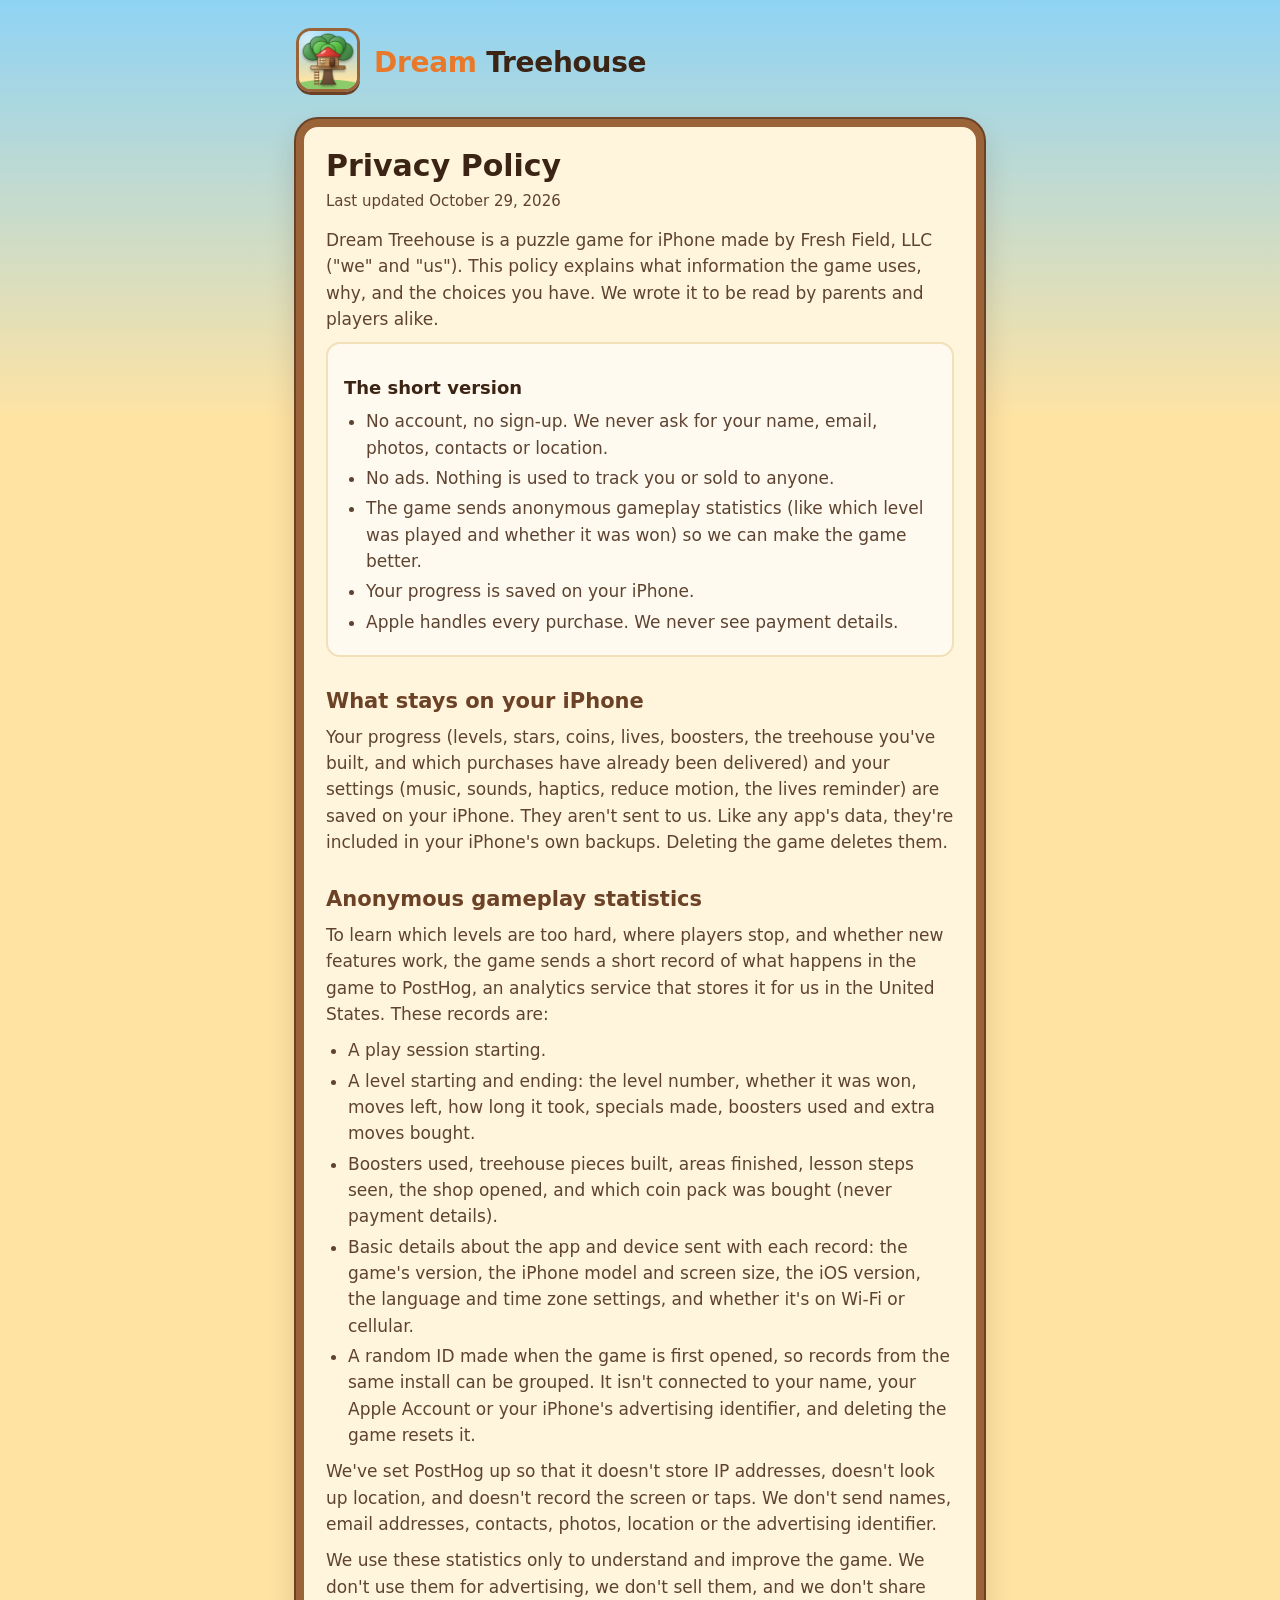
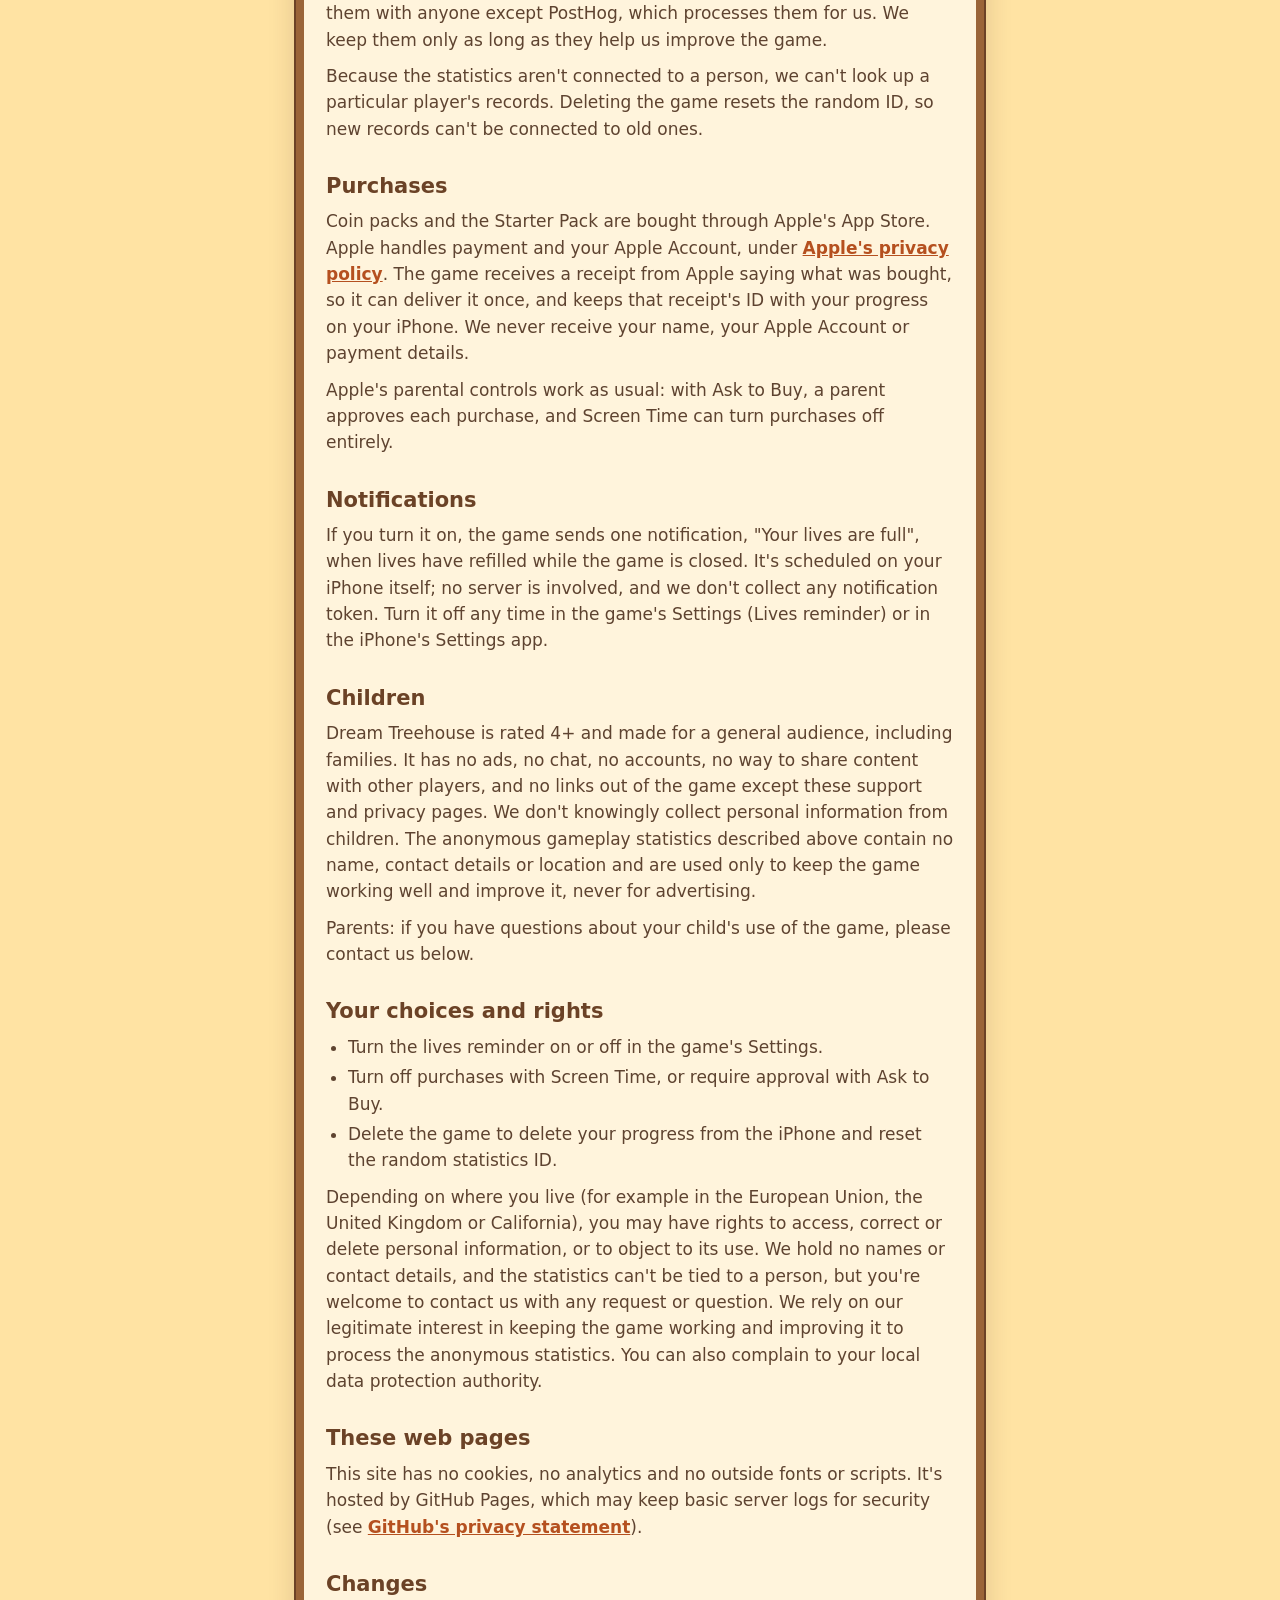
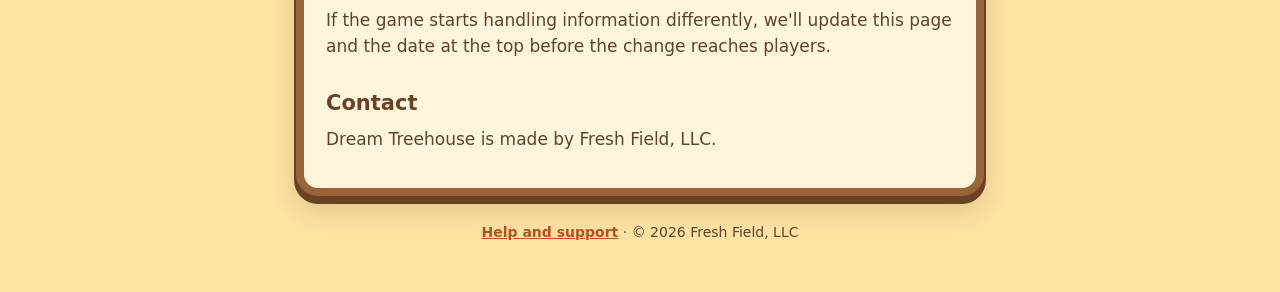
==== privacy/index.html @ 89ddb2c5 "Privacy policy, support page and landing page for Dream Treehouse Co-Authored-By: Claude Opus 5.5 <n" ====
<!doctype html>
<html lang="en">
<head>
<meta charset="utf-8">
<meta name="viewport" content="width=device-width, initial-scale=1">
<title>Privacy Policy · Dream Treehouse</title>
<meta name="description" content="How the Dream Treehouse iPhone game handles your information.">
<link rel="icon" href="../icon.png">
<link rel="stylesheet" href="../style.css">
</head>
<body>
<main>
  <header class="top">
    <a href="../"><img src="../icon.png" alt="Dream Treehouse home"></a>
    <a href="../" class="brand"><span class="dream">Dream</span> Treehouse</a>
  </header>

  <article class="card">
    <h1>Privacy Policy</h1>
    <p class="updated">Last updated October 29, 2026</p>

    <p>Dream Treehouse is a puzzle game for iPhone made by Fresh Field, LLC ("we" and "us"). This policy explains what information the game uses, why, and the choices you have. We wrote it to be read by parents and players alike.</p>

    <div class="short">
      <h3>The short version</h3>
      <ul>
        <li>No account, no sign-up. We never ask for your name, email, photos, contacts or location.</li>
        <li>No ads. Nothing is used to track you or sold to anyone.</li>
        <li>The game sends anonymous gameplay statistics (like which level was played and whether it was won) so we can make the game better.</li>
        <li>Your progress is saved on your iPhone.</li>
        <li>Apple handles every purchase. We never see payment details.</li>
      </ul>
    </div>

    <h2>What stays on your iPhone</h2>
    <p>Your progress (levels, stars, coins, lives, boosters, the treehouse you've built, and which purchases have already been delivered) and your settings (music, sounds, haptics, reduce motion, the lives reminder) are saved on your iPhone. They aren't sent to us. Like any app's data, they're included in your iPhone's own backups. Deleting the game deletes them.</p>

    <h2>Anonymous gameplay statistics</h2>
    <p>To learn which levels are too hard, where players stop, and whether new features work, the game sends a short record of what happens in the game to PostHog, an analytics service that stores it for us in the United States. These records are:</p>
    <ul>
      <li>A play session starting.</li>
      <li>A level starting and ending: the level number, whether it was won, moves left, how long it took, specials made, boosters used and extra moves bought.</li>
      <li>Boosters used, treehouse pieces built, areas finished, lesson steps seen, the shop opened, and which coin pack was bought (never payment details).</li>
      <li>Basic details about the app and device sent with each record: the game's version, the iPhone model and screen size, the iOS version, the language and time zone settings, and whether it's on Wi-Fi or cellular.</li>
      <li>A random ID made when the game is first opened, so records from the same install can be grouped. It isn't connected to your name, your Apple Account or your iPhone's advertising identifier, and deleting the game resets it.</li>
    </ul>
    <p>We've set PostHog up so that it doesn't store IP addresses, doesn't look up location, and doesn't record the screen or taps. We don't send names, email addresses, contacts, photos, location or the advertising identifier.</p>
    <p>We use these statistics only to understand and improve the game. We don't use them for advertising, we don't sell them, and we don't share them with anyone except PostHog, which processes them for us. We keep them only as long as they help us improve the game.</p>
    <p>Because the statistics aren't connected to a person, we can't look up a particular player's records. Deleting the game resets the random ID, so new records can't be connected to old ones.</p>

    <h2>Purchases</h2>
    <p>Coin packs and the Starter Pack are bought through Apple's App Store. Apple handles payment and your Apple Account, under <a href="https://www.apple.com/legal/privacy/">Apple's privacy policy</a>. The game receives a receipt from Apple saying what was bought, so it can deliver it once, and keeps that receipt's ID with your progress on your iPhone. We never receive your name, your Apple Account or payment details.</p>
    <p>Apple's parental controls work as usual: with Ask to Buy, a parent approves each purchase, and Screen Time can turn purchases off entirely.</p>

    <h2>Notifications</h2>
    <p>If you turn it on, the game sends one notification, "Your lives are full", when lives have refilled while the game is closed. It's scheduled on your iPhone itself; no server is involved, and we don't collect any notification token. Turn it off any time in the game's Settings (Lives reminder) or in the iPhone's Settings app.</p>

    <h2>Children</h2>
    <p>Dream Treehouse is rated 4+ and made for a general audience, including families. It has no ads, no chat, no accounts, no way to share content with other players, and no links out of the game except these support and privacy pages. We don't knowingly collect personal information from children. The anonymous gameplay statistics described above contain no name, contact details or location and are used only to keep the game working well and improve it, never for advertising.</p>
    <p>Parents: if you have questions about your child's use of the game, please contact us below.</p>

    <h2>Your choices and rights</h2>
    <ul>
      <li>Turn the lives reminder on or off in the game's Settings.</li>
      <li>Turn off purchases with Screen Time, or require approval with Ask to Buy.</li>
      <li>Delete the game to delete your progress from the iPhone and reset the random statistics ID.</li>
    </ul>
    <p>Depending on where you live (for example in the European Union, the United Kingdom or California), you may have rights to access, correct or delete personal information, or to object to its use. We hold no names or contact details, and the statistics can't be tied to a person, but you're welcome to contact us with any request or question. We rely on our legitimate interest in keeping the game working and improving it to process the anonymous statistics. You can also complain to your local data protection authority.</p>

    <h2>These web pages</h2>
    <p>This site has no cookies, no analytics and no outside fonts or scripts. It's hosted by GitHub Pages, which may keep basic server logs for security (see <a href="https://docs.github.com/en/site-policy/privacy-policies/github-general-privacy-statement">GitHub's privacy statement</a>).</p>

    <h2>Changes</h2>
    <p>If the game starts handling information differently, we'll update this page and the date at the top before the change reaches players.</p>

    <h2>Contact</h2>
    <p class="contact">Dream Treehouse is made by Fresh Field, LLC.</p>
  </article>

  <footer><a href="../support/">Help and support</a> · &copy; 2026 Fresh Field, LLC</footer>
</main>
</body>
</html>
---- style.css ----
/* Dream Treehouse's own colors (the game's Palette.swift) and rounded type.
   No web fonts or other outside requests, so visiting these pages sends
   nothing anywhere but GitHub Pages. */
:root {
  color-scheme: light;
  --sky-top: #8fd3f4;
  --sky-bottom: #ffe3a3;
  --cream: #fff4dc;
  --cream-shade: #f1e0b8;
  --wood-dark: #6b4226;
  --wood: #9a6438;
  --text: #3b2414;
  --text-soft: #5e4330;
  --accent: #ffb347;
  --accent-hot: #ff7a59;
  --forest: #2f6b3a;
  --round: ui-rounded, "SF Pro Rounded", "Nunito", "Varela Round", system-ui, -apple-system, "Segoe UI", sans-serif;
}

* { box-sizing: border-box; }

html { background: var(--sky-bottom); }

body {
  margin: 0;
  min-height: 100vh;
  background: linear-gradient(var(--sky-top), var(--sky-bottom) 420px) no-repeat, var(--sky-bottom);
  color: var(--text);
  font: 17px/1.55 var(--round);
  -webkit-text-size-adjust: 100%;
}

main {
  max-width: 720px;
  margin: 0 auto;
  padding: 28px 16px 48px;
}

header.top {
  display: flex;
  align-items: center;
  gap: 14px;
  margin-bottom: 20px;
}

header.top img {
  width: 64px;
  height: 64px;
  border-radius: 15px;
  border: 3px solid var(--wood);
  box-shadow: 0 3px 0 var(--wood-dark);
}

header.top a { color: inherit; text-decoration: none; }

.brand {
  font-size: 28px;
  font-weight: 900;
  letter-spacing: -0.01em;
  line-height: 1.1;
}

.brand .dream { color: #e8792b; }

.card {
  background: var(--cream);
  border: 8px solid var(--wood);
  border-radius: 22px;
  box-shadow: 0 0 0 2px var(--wood-dark), 0 6px 0 2px var(--wood-dark), 0 14px 28px rgba(59, 36, 20, 0.18);
  padding: 22px 22px 26px;
}

h1 {
  font-size: 30px;
  font-weight: 900;
  line-height: 1.15;
  margin: 0 0 6px;
}

h2 {
  font-size: 21px;
  font-weight: 800;
  margin: 28px 0 6px;
  color: var(--wood-dark);
}

h3 {
  font-size: 18px;
  font-weight: 800;
  margin: 20px 0 4px;
}

p, li { color: var(--text-soft); }

p { margin: 6px 0 10px; }

ul { padding-left: 22px; margin: 6px 0 10px; }

li { margin: 4px 0; }

strong { color: var(--text); }

a { color: #b5501f; font-weight: 700; }

.updated { font-size: 15px; margin: 0 0 14px; }

.short {
  background: #fffaf0;
  border: 2px solid var(--cream-shade);
  border-radius: 14px;
  padding: 10px 16px;
}

.links {
  display: flex;
  flex-wrap: wrap;
  gap: 12px;
  margin-top: 18px;
}

.button {
  display: inline-block;
  padding: 11px 20px;
  border-radius: 14px;
  background: var(--forest);
  color: #fff;
  font-weight: 800;
  text-decoration: none;
  box-shadow: 0 4px 0 #1f4a27;
}

.button.wood { background: var(--wood); box-shadow: 0 4px 0 var(--wood-dark); }

footer {
  margin-top: 26px;
  text-align: center;
  font-size: 14px;
  color: var(--text-soft);
}

footer a { font-weight: 700; }

@media (max-width: 420px) {
  .card { border-width: 6px; padding: 18px 16px 22px; }
  h1 { font-size: 26px; }
}
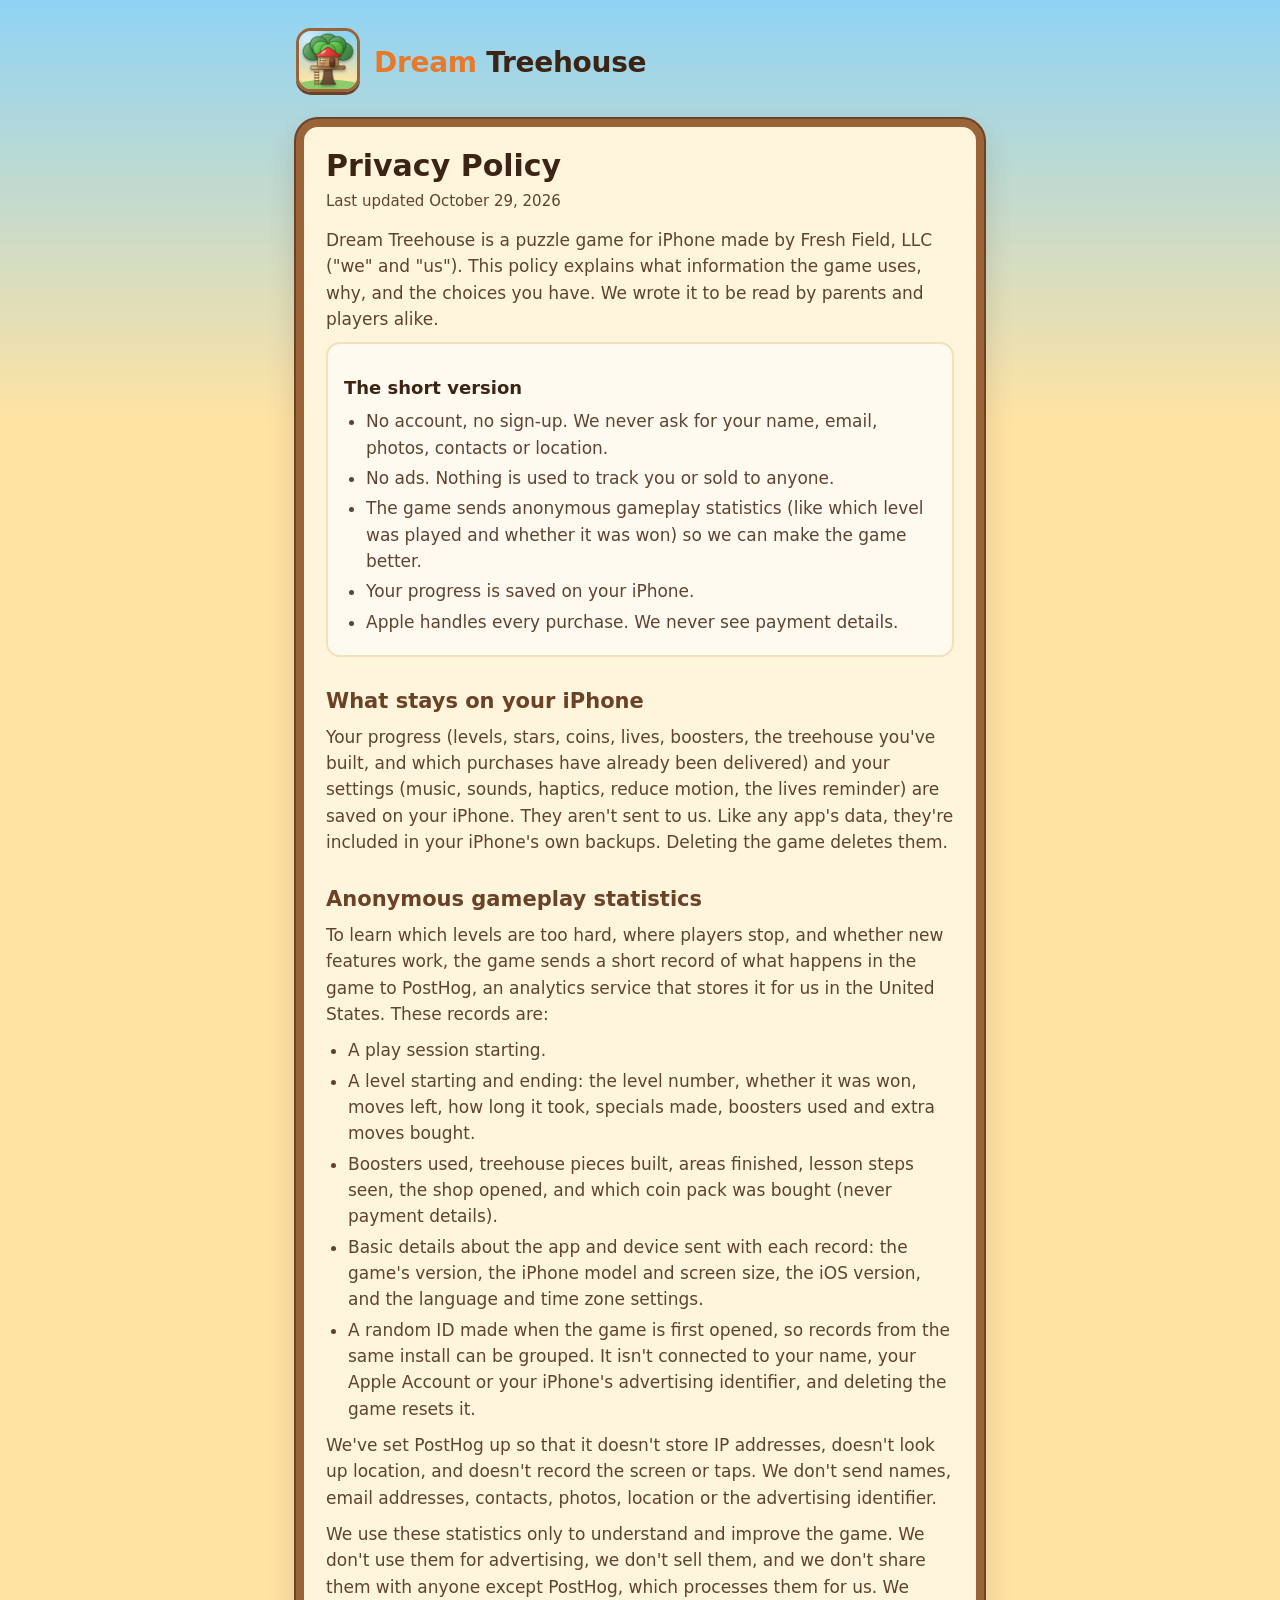
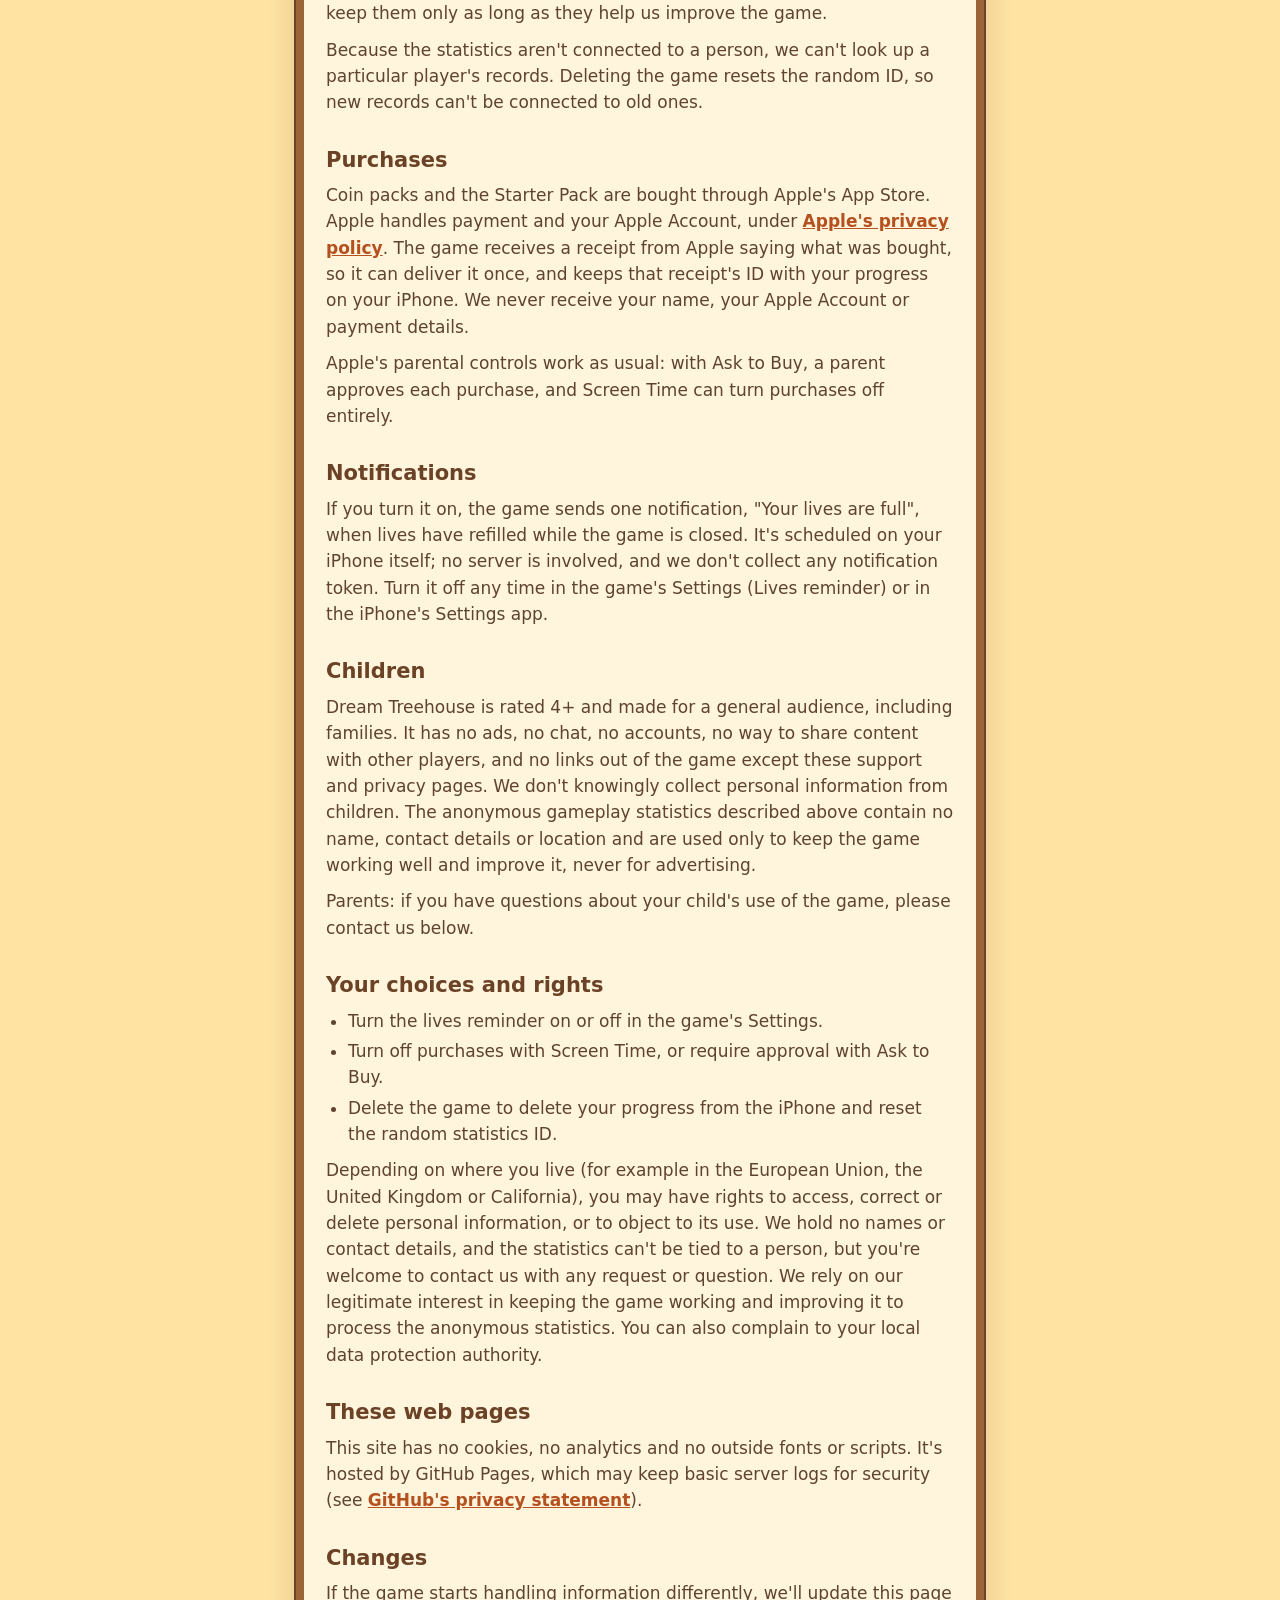
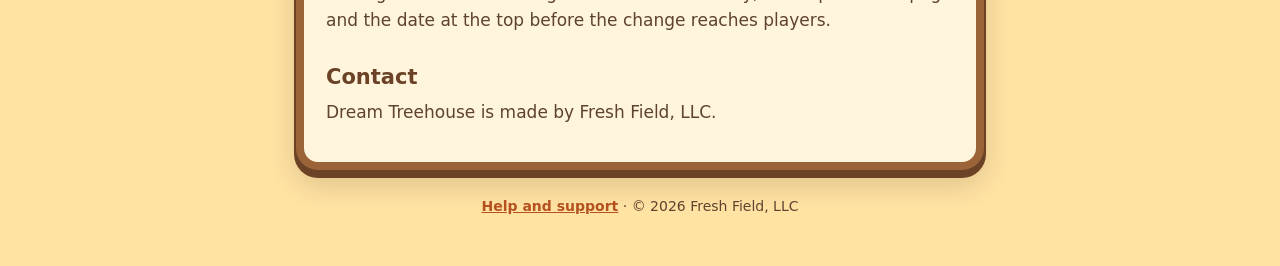
==== commit 3a723d93: "Privacy policy: the game doesn't send network details Co-Authored-By: Claude Opus 5.5 <noreply@anthr" ====
--- a/privacy/index.html
+++ b/privacy/index.html
@@ -41,7 +41,7 @@
       <li>A play session starting.</li>
       <li>A level starting and ending: the level number, whether it was won, moves left, how long it took, specials made, boosters used and extra moves bought.</li>
       <li>Boosters used, treehouse pieces built, areas finished, lesson steps seen, the shop opened, and which coin pack was bought (never payment details).</li>
-      <li>Basic details about the app and device sent with each record: the game's version, the iPhone model and screen size, the iOS version, the language and time zone settings, and whether it's on Wi-Fi or cellular.</li>
+      <li>Basic details about the app and device sent with each record: the game's version, the iPhone model and screen size, the iOS version, and the language and time zone settings.</li>
       <li>A random ID made when the game is first opened, so records from the same install can be grouped. It isn't connected to your name, your Apple Account or your iPhone's advertising identifier, and deleting the game resets it.</li>
     </ul>
     <p>We've set PostHog up so that it doesn't store IP addresses, doesn't look up location, and doesn't record the screen or taps. We don't send names, email addresses, contacts, photos, location or the advertising identifier.</p>
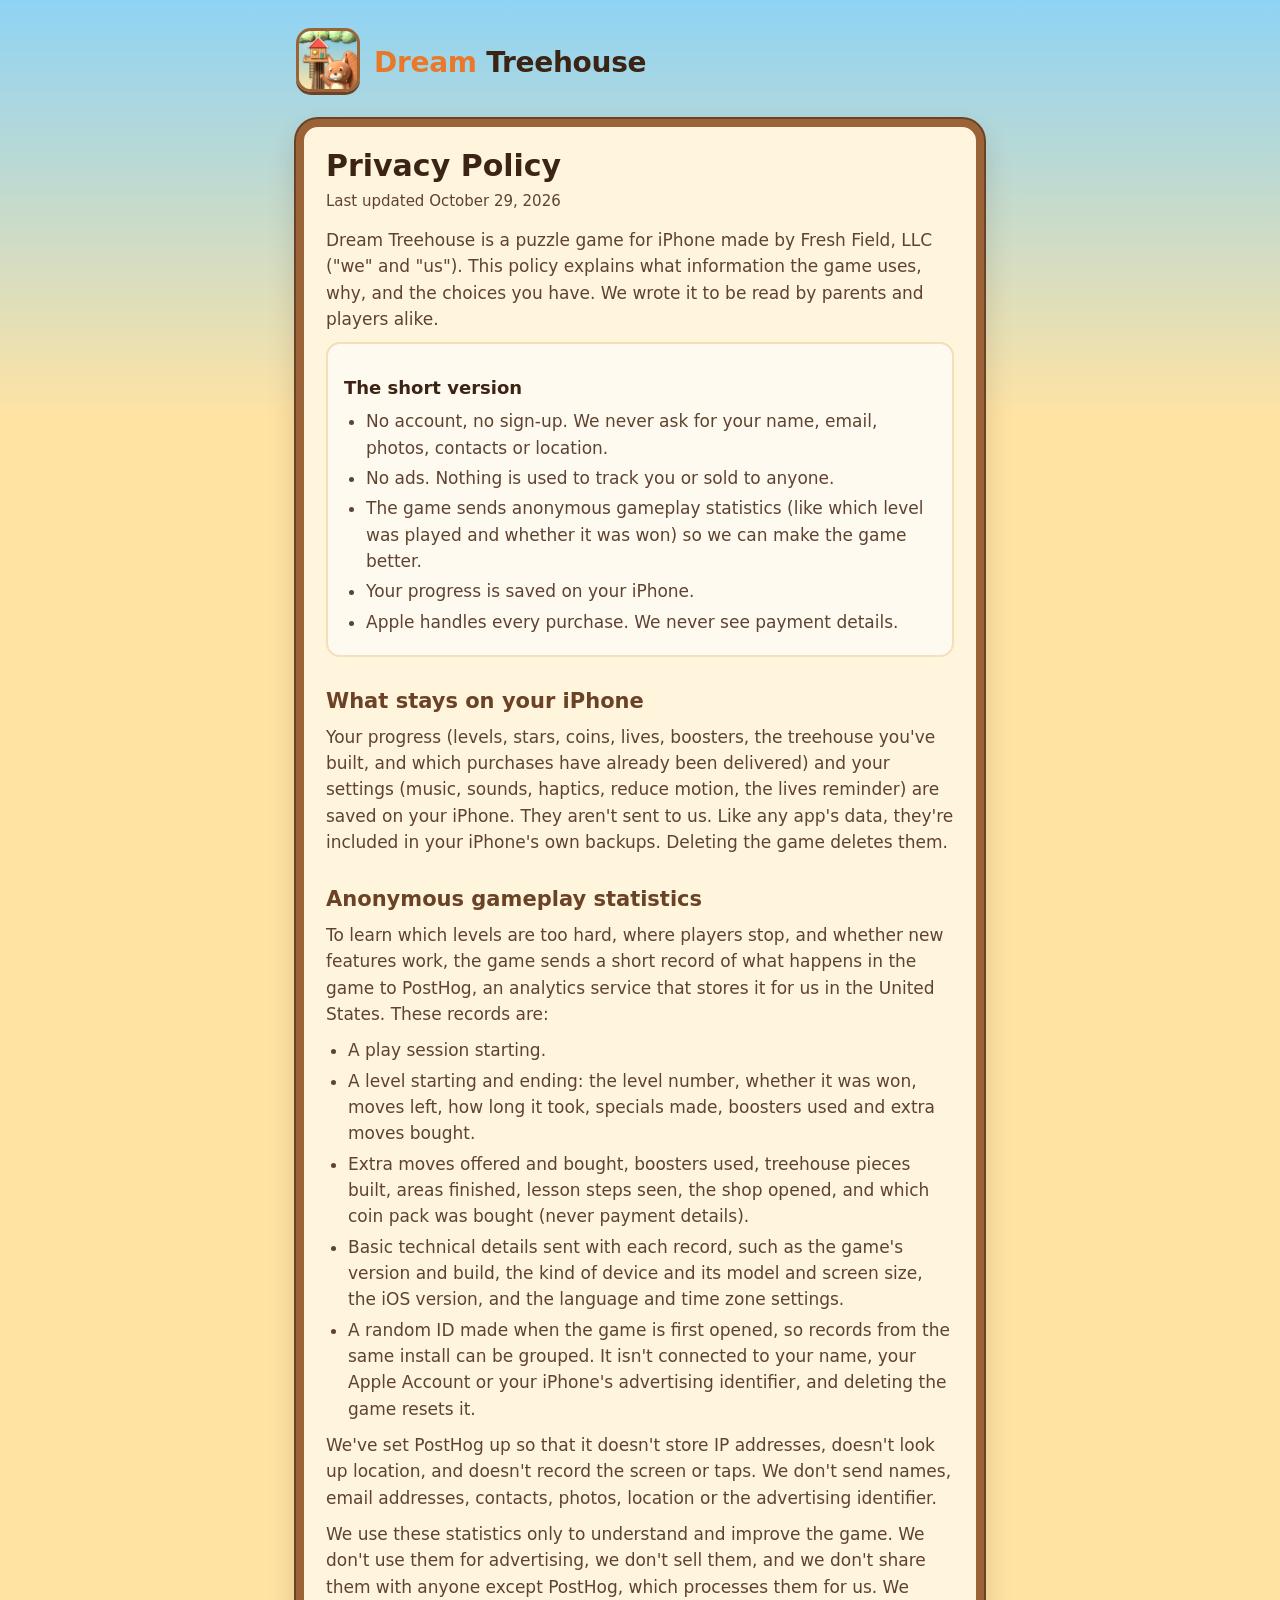
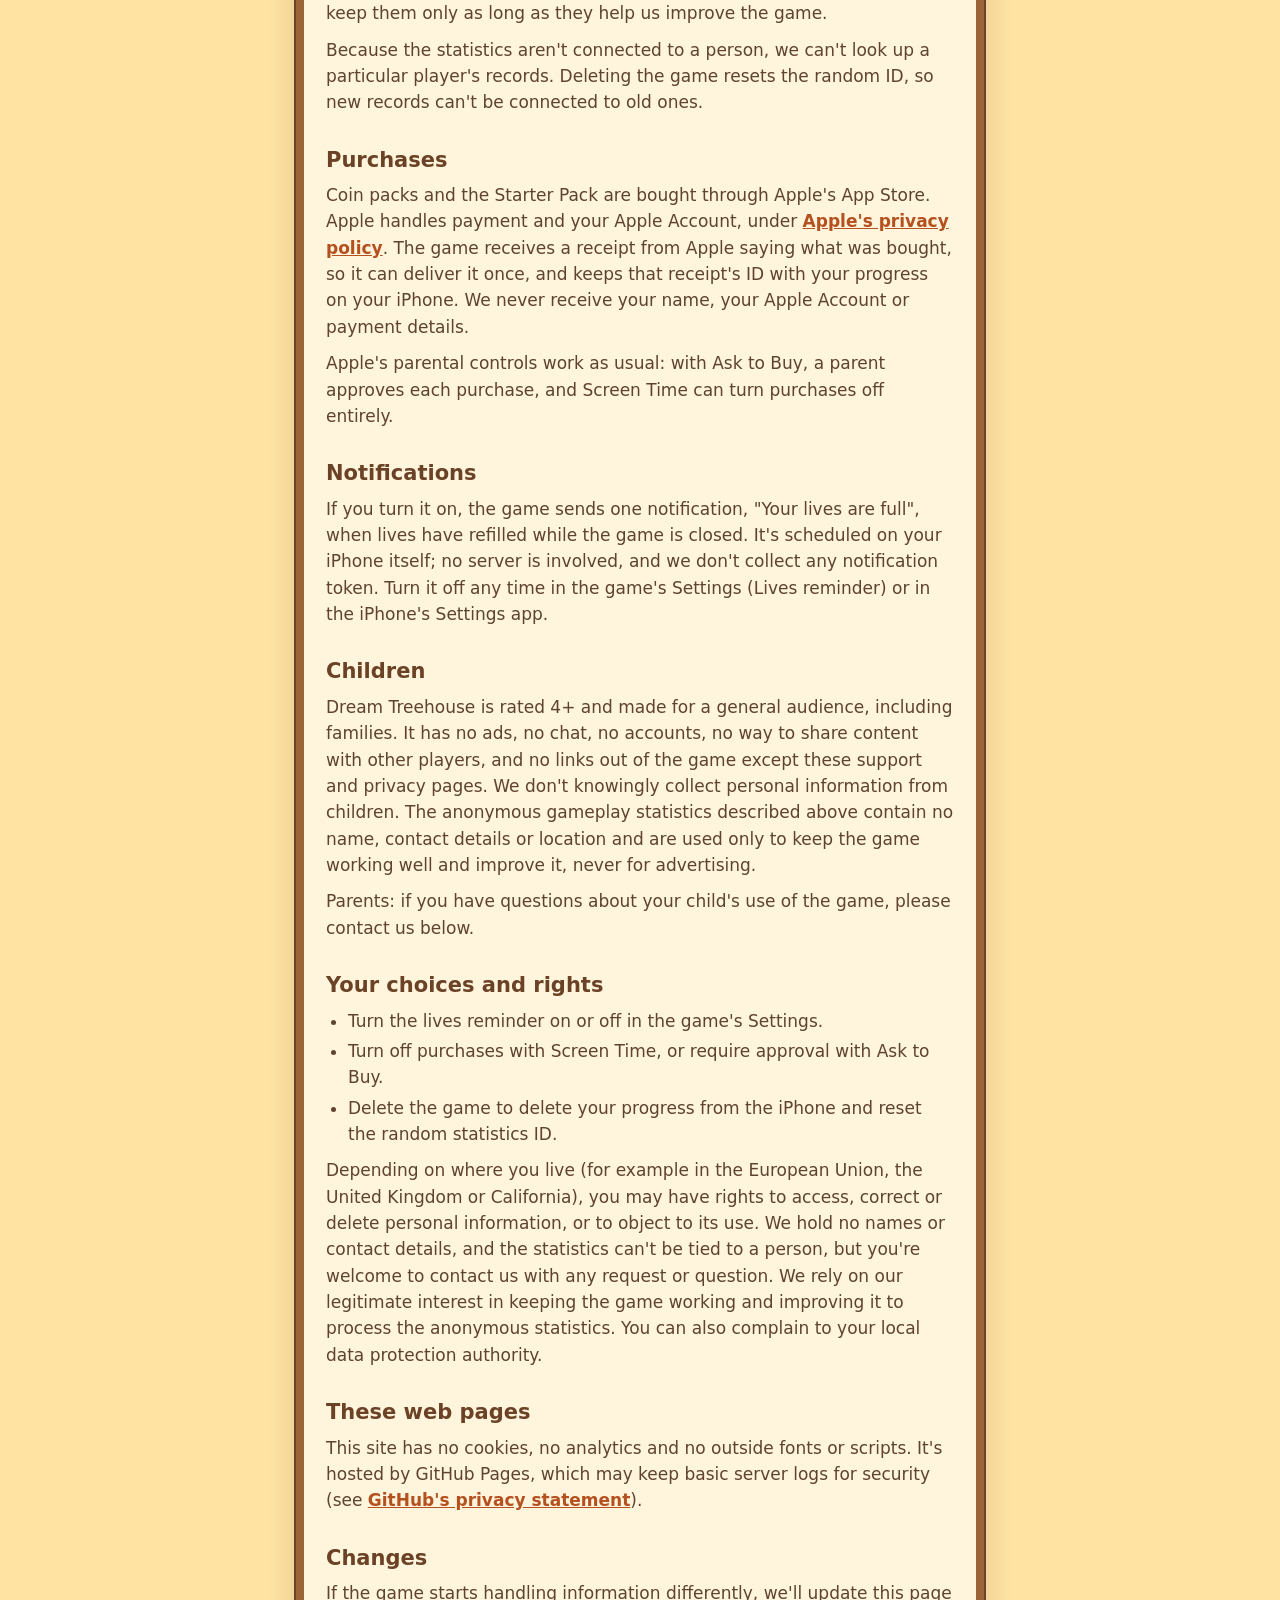
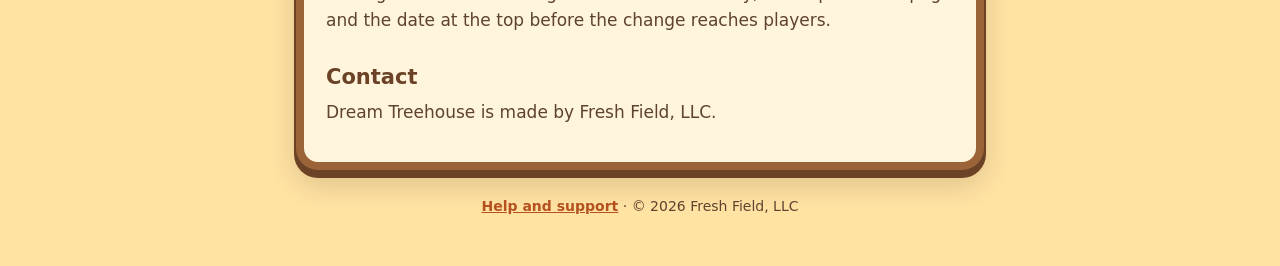
==== commit 52610c05: "Privacy policy: list the continue offer and the SDK's technical details as built Co-Authored-By: Cla" ====
--- a/privacy/index.html
+++ b/privacy/index.html
@@ -40,8 +40,8 @@
     <ul>
       <li>A play session starting.</li>
       <li>A level starting and ending: the level number, whether it was won, moves left, how long it took, specials made, boosters used and extra moves bought.</li>
-      <li>Boosters used, treehouse pieces built, areas finished, lesson steps seen, the shop opened, and which coin pack was bought (never payment details).</li>
-      <li>Basic details about the app and device sent with each record: the game's version, the iPhone model and screen size, the iOS version, and the language and time zone settings.</li>
+      <li>Extra moves offered and bought, boosters used, treehouse pieces built, areas finished, lesson steps seen, the shop opened, and which coin pack was bought (never payment details).</li>
+      <li>Basic technical details sent with each record, such as the game's version and build, the kind of device and its model and screen size, the iOS version, and the language and time zone settings.</li>
       <li>A random ID made when the game is first opened, so records from the same install can be grouped. It isn't connected to your name, your Apple Account or your iPhone's advertising identifier, and deleting the game resets it.</li>
     </ul>
     <p>We've set PostHog up so that it doesn't store IP addresses, doesn't look up location, and doesn't record the screen or taps. We don't send names, email addresses, contacts, photos, location or the advertising identifier.</p>
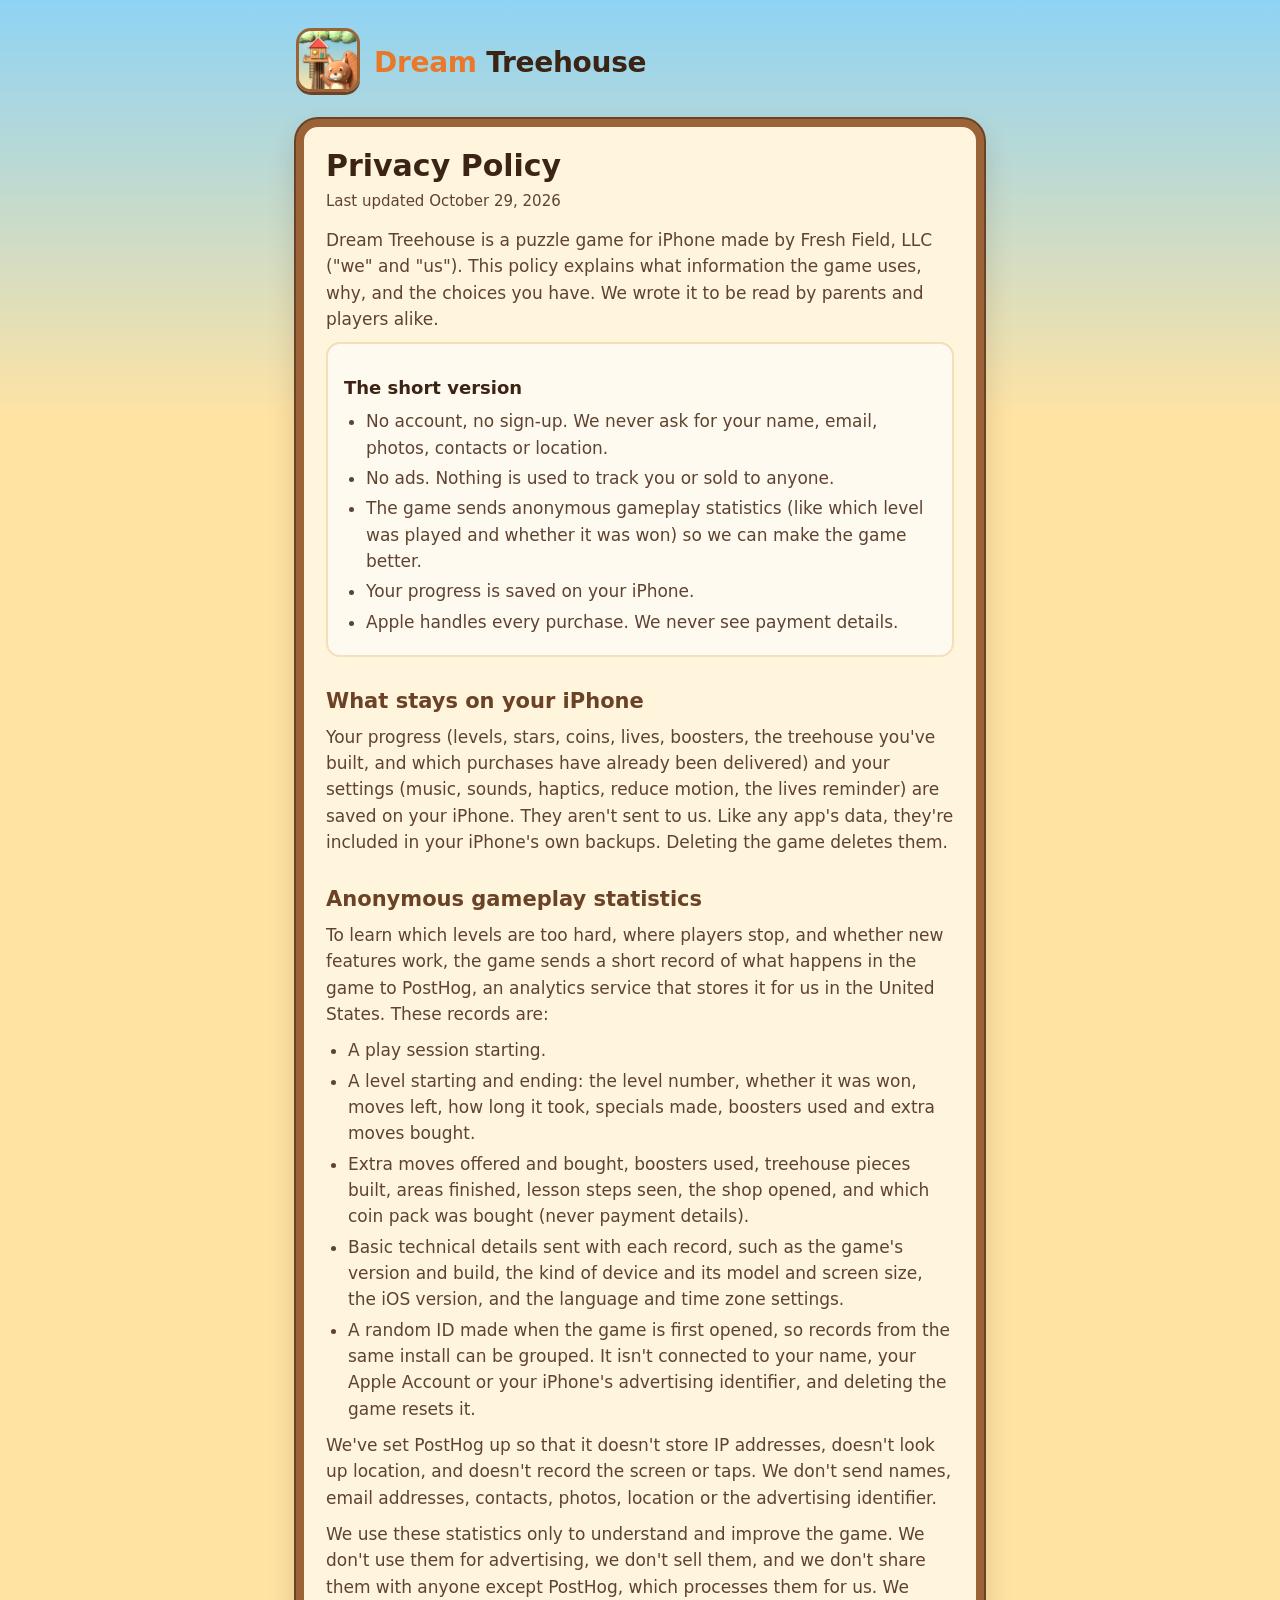
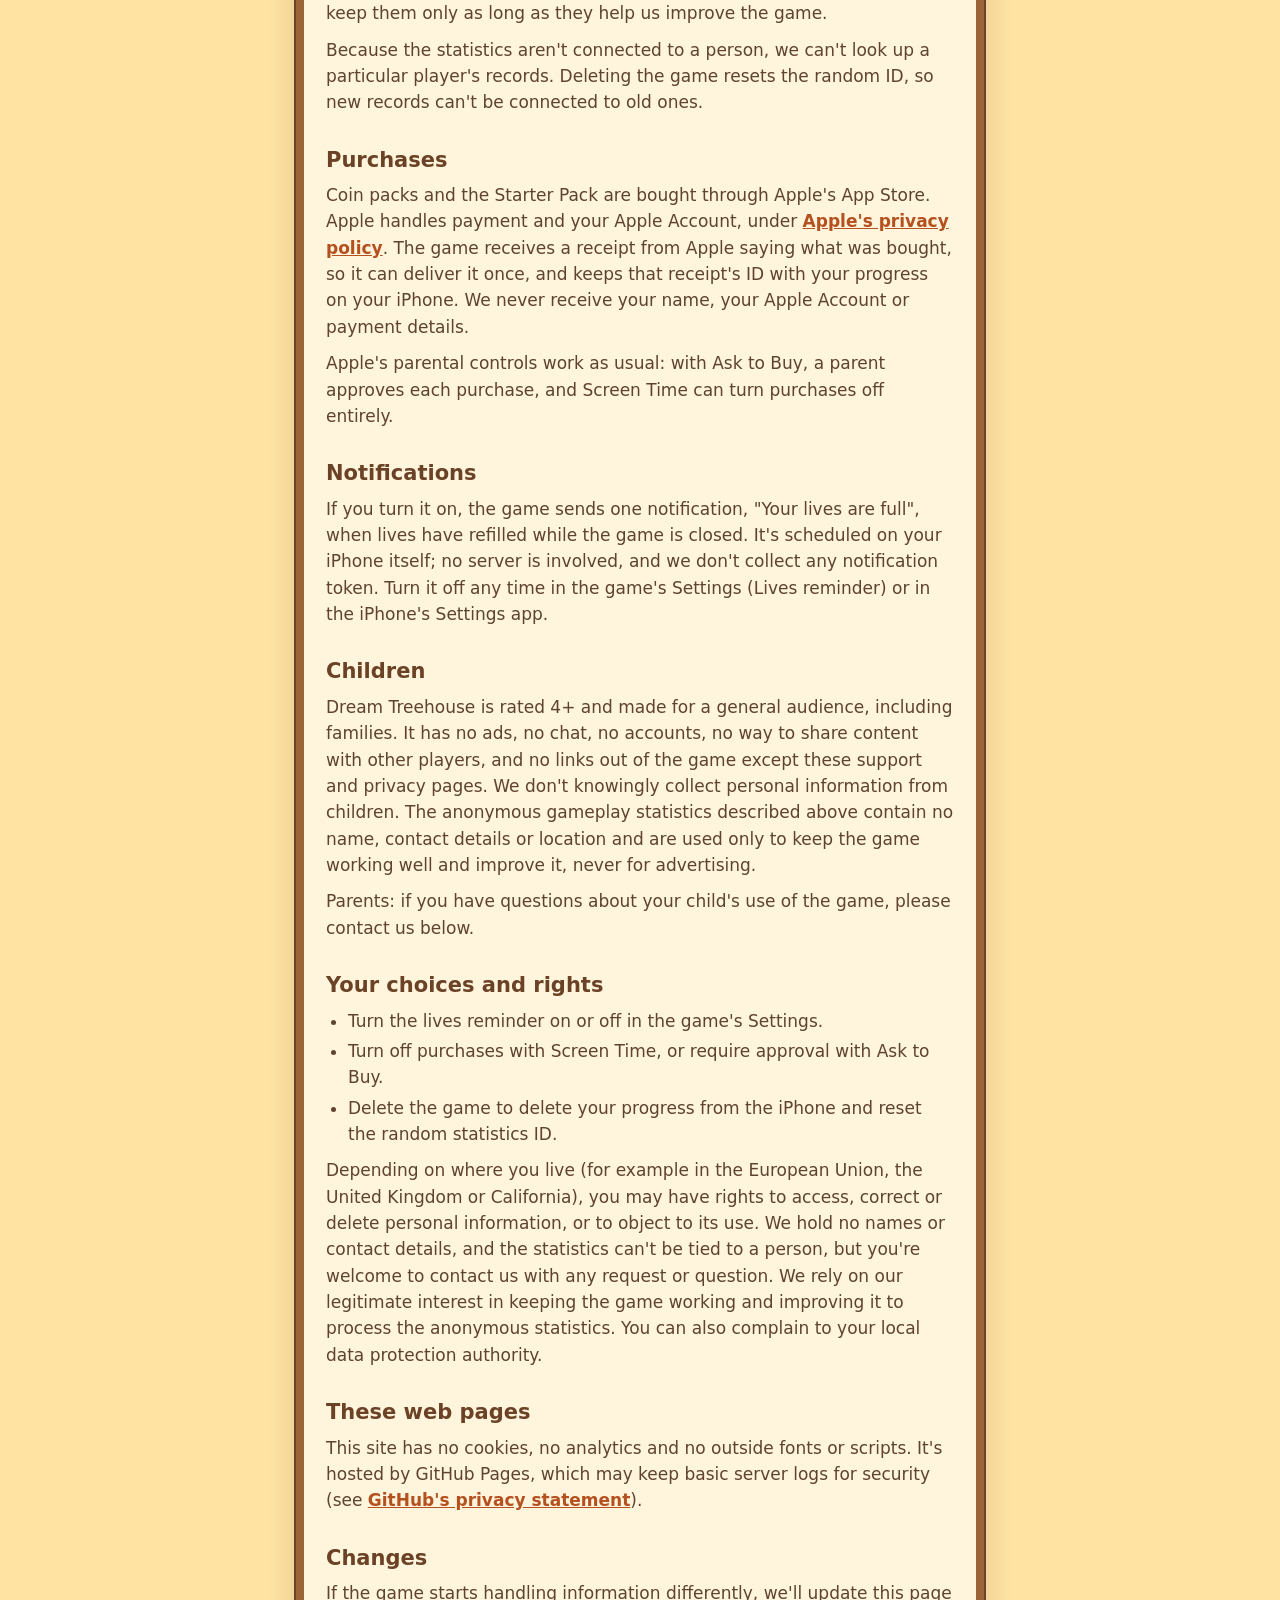
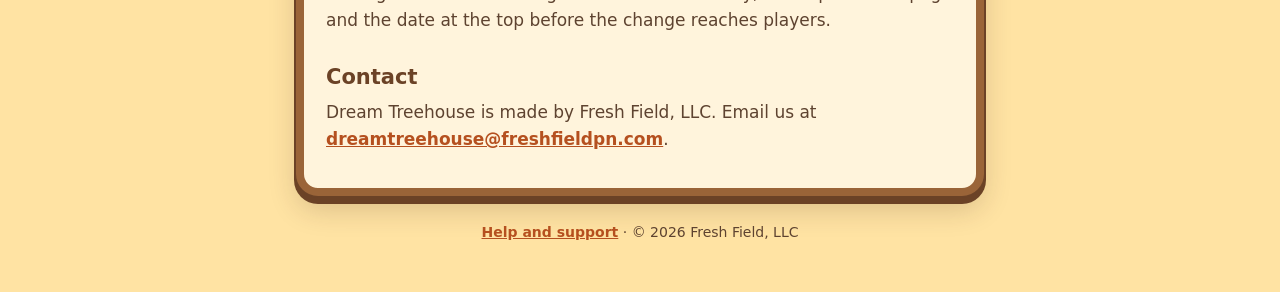
==== commit 2b57df6b: "The support email on the support and privacy pages Co-Authored-By: Claude Opus 5.5 <noreply@anthropi" ====
--- a/privacy/index.html
+++ b/privacy/index.html
@@ -74,7 +74,7 @@
     <p>If the game starts handling information differently, we'll update this page and the date at the top before the change reaches players.</p>
 
     <h2>Contact</h2>
-    <p class="contact">Dream Treehouse is made by Fresh Field, LLC.</p>
+    <p class="contact">Dream Treehouse is made by Fresh Field, LLC. Email us at <a href="mailto:dreamtreehouse@freshfieldpn.com">dreamtreehouse@freshfieldpn.com</a>.</p>
   </article>
 
   <footer><a href="../support/">Help and support</a> · &copy; 2026 Fresh Field, LLC</footer>
